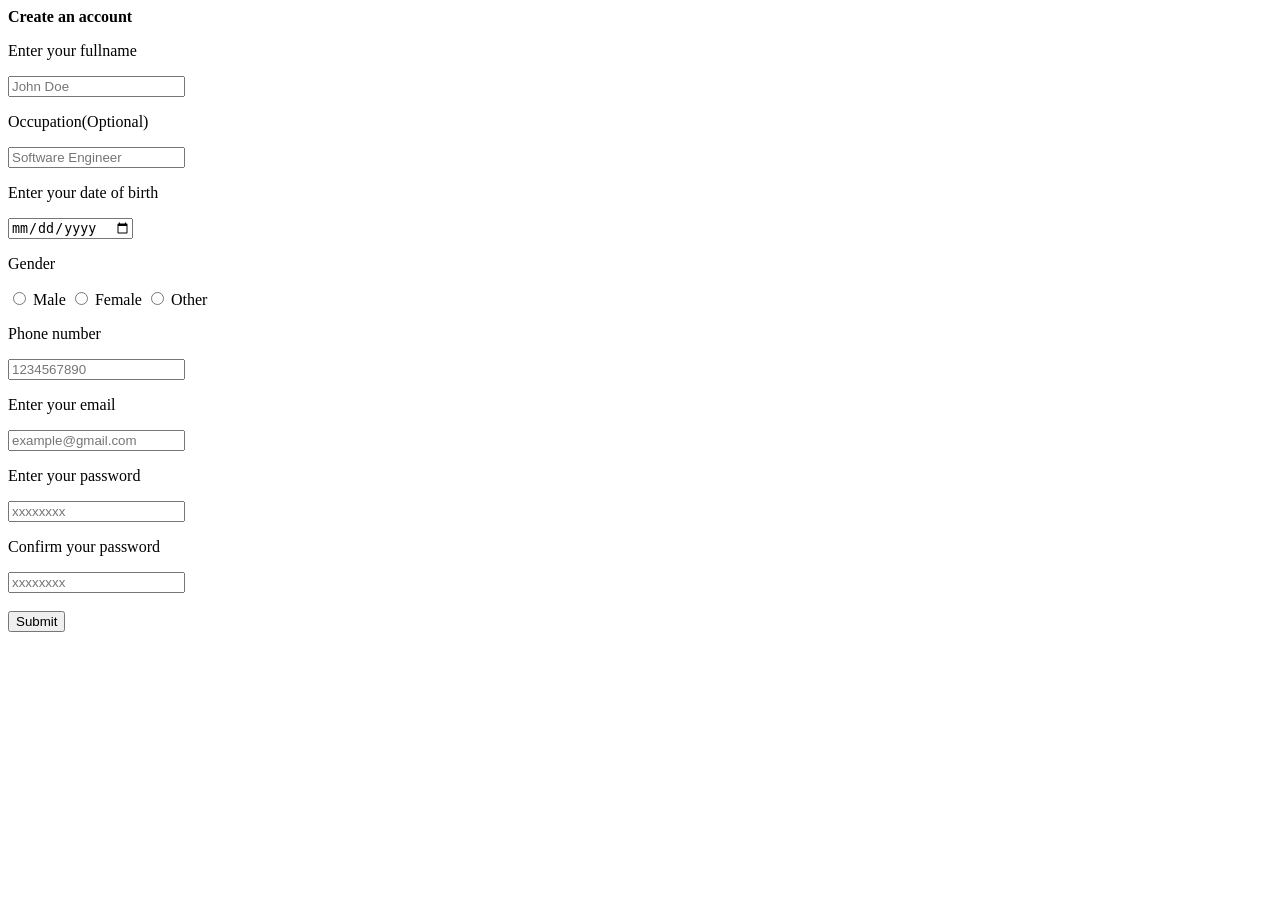
==== forms.html @ 6d82248b "Refactor forms.html for improved styling Updated HTML structure and added padding and font-family st" ====
<!DOCTYPE html>
<html lang="en">
<head>
    <meta charset="UTF-8">
    <meta name="viewport" content="width=device-width, initial-scale=1.0">
    <title>Document</title>
</head>
    <script>
        *{
            padding: 0;
            margin: 0;
        }
        body{
        background-color: rgb(240, 240, 240);
            padding: 0;
        margin: 0;
        font-family: Arial, sans-serif;
    }
    div{
        width: 400px;
        height: 600px;
        background-color: white;
        margin: auto;
        margin-top: 50px;
        padding: 20px;
        box-shadow: 0px 0px 10px gray;
    }
        input{
        width: 100%;
        height: 30px;
        margin-bottom: 10px;
    }
    button{
        width: 100%;
        height: 40px;
        background-color: blue;
        color: white;
        border: none;
    }
    </script>
<body>
    <b>Create an account</b>
     <form>
         <p>Enter your fullname</p>
           <input type="text" placeholder="John Doe">
         <p>Occupation(Optional)</p>
            <input type="text" placeholder="Software Engineer">
         <p>Enter your date of birth</p>
            <input type="date" name="dob">
            <p>Gender</p>
            <input type="radio" name="gender" value="male"> Male
            <input type="radio" name="gender" value="female"> Female
            <input type="radio" name="gender" value="other"> Other
            <p>Phone number</p>
            <input type="tel" name="phone" pattern="[0-9]{10}" placeholder="1234567890">
            <p>Enter your email</p>
            <input type="email" placeholder="example@gmail.com">
            <p>Enter your password</p>
            <input type="password" placeholder="xxxxxxxx">
            <p>Confirm your password</p>
            <input type="password" placeholder="xxxxxxxx">
         <br><br>
            <button type="submit">Submit</button>
        </form>
</body>
</html>
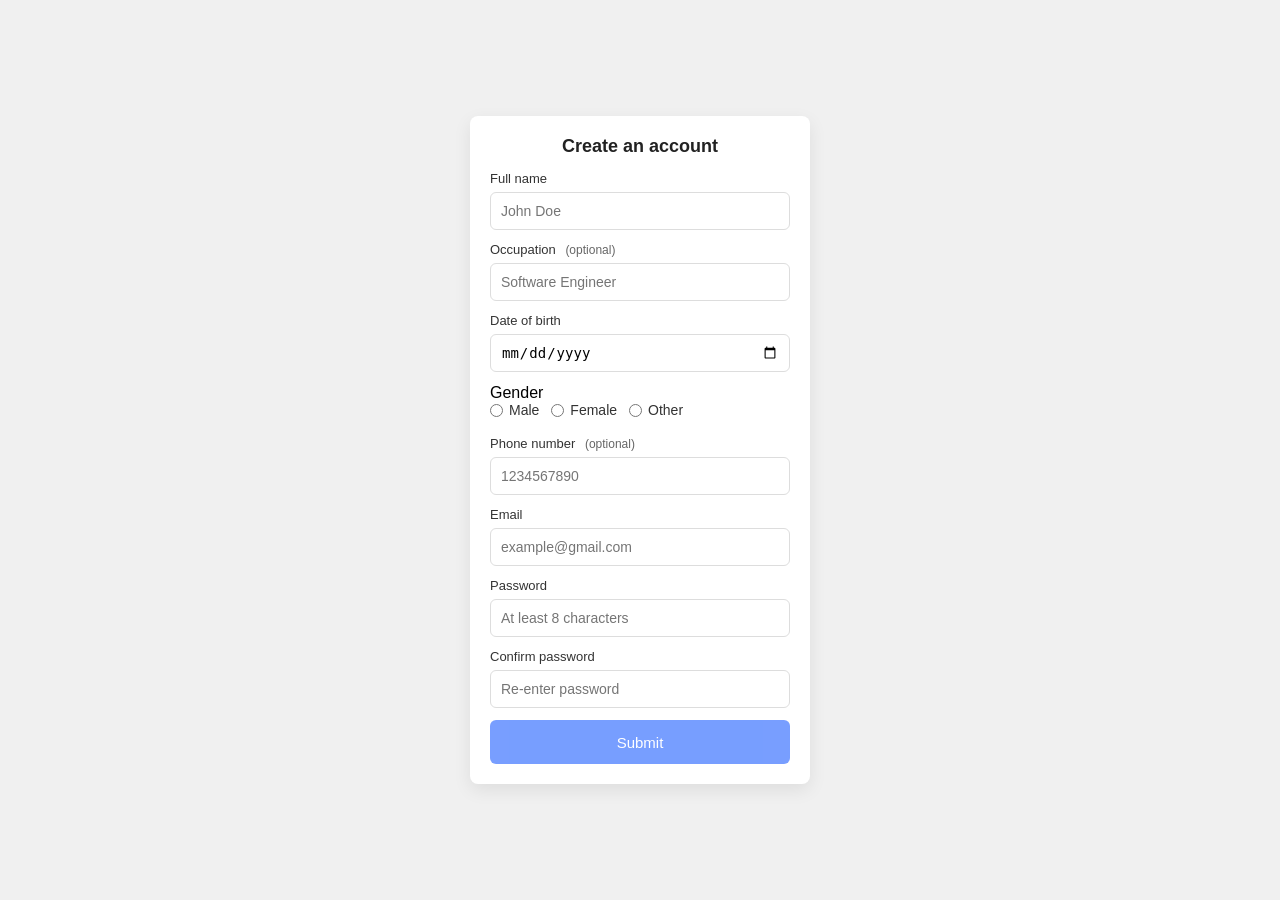
==== commit 33f01a4e: "Refactor account creation form with improved styles Updated the form structure, styles, and validati" ====
--- a/forms.html
+++ b/forms.html
@@ -1,66 +1,214 @@
 <!DOCTYPE html>
 <html lang="en">
 <head>
-    <meta charset="UTF-8">
-    <meta name="viewport" content="width=device-width, initial-scale=1.0">
-    <title>Document</title>
+  <meta charset="utf-8" />
+  <meta name="viewport" content="width=device-width, initial-scale=1" />
+  <title>Create an account</title>
+  <style>
+    * { box-sizing: border-box; padding: 0; margin: 0; }
+    html, body { height: 100%; }
+    body {
+      background-color: #f0f0f0;
+      font-family: Arial, sans-serif;
+      display: flex;
+      align-items: center;
+      justify-content: center;
+      padding: 20px;
+    }
+
+    .form-container {
+      width: 340px;
+      background: #fff;
+      padding: 20px;
+      border-radius: 8px;
+      box-shadow: 0 6px 18px rgba(0,0,0,0.08);
+    }
+
+    h1 {
+      font-size: 18px;
+      margin-bottom: 14px;
+      text-align: center;
+      color: #222;
+    }
+
+    .form-group { margin-bottom: 12px; }
+
+    label {
+      display: block;
+      font-size: 13px;
+      margin-bottom: 6px;
+      color: #333;
+    }
+
+    input[type="text"],
+    input[type="email"],
+    input[type="password"],
+    input[type="date"],
+    input[type="tel"] {
+      width: 100%;
+      height: 38px;
+      padding: 6px 10px;
+      border: 1px solid #ddd;
+      border-radius: 6px;
+      font-size: 14px;
+      background: #fff;
+    }
+
+    fieldset {
+      border: none;
+      padding: 0;
+      margin: 0 0 12px 0;
+    }
+
+    .gender-group {
+      display: flex;
+      gap: 12px;
+      align-items: center;
+      flex-wrap: wrap;
+    }
+
+    .gender-group label { display: inline-flex; align-items: center; gap: 6px; font-size: 14px; }
+
+    .helper { font-size: 12px; color: #666; margin-left: 6px; }
+
+    .error {
+      color: #b00020;
+      font-size: 13px;
+      margin-top: 6px;
+    }
+
+    button {
+      width: 100%;
+      height: 44px;
+      background-color: #1e5eff;
+      color: #fff;
+      border: none;
+      border-radius: 6px;
+      font-size: 15px;
+      cursor: pointer;
+    }
+
+    button:disabled {
+      opacity: 0.6;
+      cursor: default;
+    }
+  </style>
 </head>
-    <script>
-        *{
-            padding: 0;
-            margin: 0;
-        }
-        body{
-        background-color: rgb(240, 240, 240);
-            padding: 0;
-        margin: 0;
-        font-family: Arial, sans-serif;
-    }
-    div{
-        width: 400px;
-        height: 600px;
-        background-color: white;
-        margin: auto;
-        margin-top: 50px;
-        padding: 20px;
-        box-shadow: 0px 0px 10px gray;
-    }
-        input{
-        width: 100%;
-        height: 30px;
-        margin-bottom: 10px;
-    }
-    button{
-        width: 100%;
-        height: 40px;
-        background-color: blue;
-        color: white;
-        border: none;
-    }
-    </script>
 <body>
-    <b>Create an account</b>
-     <form>
-         <p>Enter your fullname</p>
-           <input type="text" placeholder="John Doe">
-         <p>Occupation(Optional)</p>
-            <input type="text" placeholder="Software Engineer">
-         <p>Enter your date of birth</p>
-            <input type="date" name="dob">
-            <p>Gender</p>
-            <input type="radio" name="gender" value="male"> Male
-            <input type="radio" name="gender" value="female"> Female
-            <input type="radio" name="gender" value="other"> Other
-            <p>Phone number</p>
-            <input type="tel" name="phone" pattern="[0-9]{10}" placeholder="1234567890">
-            <p>Enter your email</p>
-            <input type="email" placeholder="example@gmail.com">
-            <p>Enter your password</p>
-            <input type="password" placeholder="xxxxxxxx">
-            <p>Confirm your password</p>
-            <input type="password" placeholder="xxxxxxxx">
-         <br><br>
-            <button type="submit">Submit</button>
-        </form>
+  <div class="form-container">
+    <h1>Create an account</h1>
+
+    <form id="signup" method="post" action="">
+      <div class="form-group">
+        <label for="fullname">Full name</label>
+        <input id="fullname" name="fullname" type="text" placeholder="John Doe" required>
+      </div>
+
+      <div class="form-group">
+        <label for="occupation">Occupation <span class="helper">(optional)</span></label>
+        <input id="occupation" name="occupation" type="text" placeholder="Software Engineer">
+      </div>
+
+      <div class="form-group">
+        <label for="dob">Date of birth</label>
+        <input id="dob" name="dob" type="date" required>
+      </div>
+
+      <fieldset class="form-group" aria-labelledby="gender-legend">
+        <legend id="gender-legend">Gender</legend>
+        <div class="gender-group" role="radiogroup" aria-labelledby="gender-legend">
+          <label><input id="gender-male" type="radio" name="gender" value="male"> Male</label>
+          <label><input id="gender-female" type="radio" name="gender" value="female"> Female</label>
+          <label><input id="gender-other" type="radio" name="gender" value="other"> Other</label>
+        </div>
+      </fieldset>
+
+      <div class="form-group">
+        <label for="phone">Phone number <span class="helper">(optional)</span></label>
+        <input id="phone" name="phone" type="tel" pattern="[0-9]{10}" placeholder="1234567890" inputmode="numeric" />
+      </div>
+
+      <div class="form-group">
+        <label for="email">Email</label>
+        <input id="email" name="email" type="email" placeholder="example@gmail.com" required>
+      </div>
+
+      <div class="form-group">
+        <label for="password">Password</label>
+        <input id="password" name="password" type="password" placeholder="At least 8 characters" minlength="8" required>
+      </div>
+
+      <div class="form-group">
+        <label for="confirm">Confirm password</label>
+        <input id="confirm" name="confirm" type="password" placeholder="Re-enter password" minlength="8" required>
+        <div id="pw-error" class="error" aria-live="polite" style="display:none;"></div>
+      </div>
+
+      <button id="submitBtn" type="submit">Submit</button>
+    </form>
+  </div>
+
+  <script>
+    (function () {
+      const form = document.getElementById('signup');
+      const pw = document.getElementById('password');
+      const confirm = document.getElementById('confirm');
+      const pwError = document.getElementById('pw-error');
+      const submitBtn = document.getElementById('submitBtn');
+
+      function validatePasswords() {
+        if (!pw.value && !confirm.value) {
+          pwError.style.display = 'none';
+          pwError.textContent = '';
+          return true;
+        }
+
+        if (pw.value !== confirm.value) {
+          pwError.textContent = 'Passwords do not match.';
+          pwError.style.display = 'block';
+          return false;
+        }
+
+        if (pw.value.length < 8) {
+          pwError.textContent = 'Password must be at least 8 characters.';
+          pwError.style.display = 'block';
+          return false;
+        }
+
+        pwError.textContent = '';
+        pwError.style.display = 'none';
+        return true;
+      }
+
+      pw.addEventListener('input', validatePasswords);
+      confirm.addEventListener('input', validatePasswords);
+
+      form.addEventListener('submit', function (e) {
+        // Let browser show native validation UI for required/pattern/etc.
+        if (!form.checkValidity()) {
+          // If fields are invalid, let the browser handle reporting.
+          return;
+        }
+
+        // Run password checks (matching & length)
+        if (!validatePasswords()) {
+          e.preventDefault();
+          confirm.focus();
+          return;
+        }
+
+        // If you want to handle submission with JS (AJAX), prevent default here and send data.
+        // For demonstration we allow the normal submit to proceed.
+      });
+
+      // Optional: disable the submit button until form is valid (UX nicety)
+      function updateSubmitState() {
+        submitBtn.disabled = !form.checkValidity() || !validatePasswords();
+      }
+
+      form.addEventListener('input', updateSubmitState);
+      updateSubmitState();
+    })();
+  </script>
 </body>
 </html>
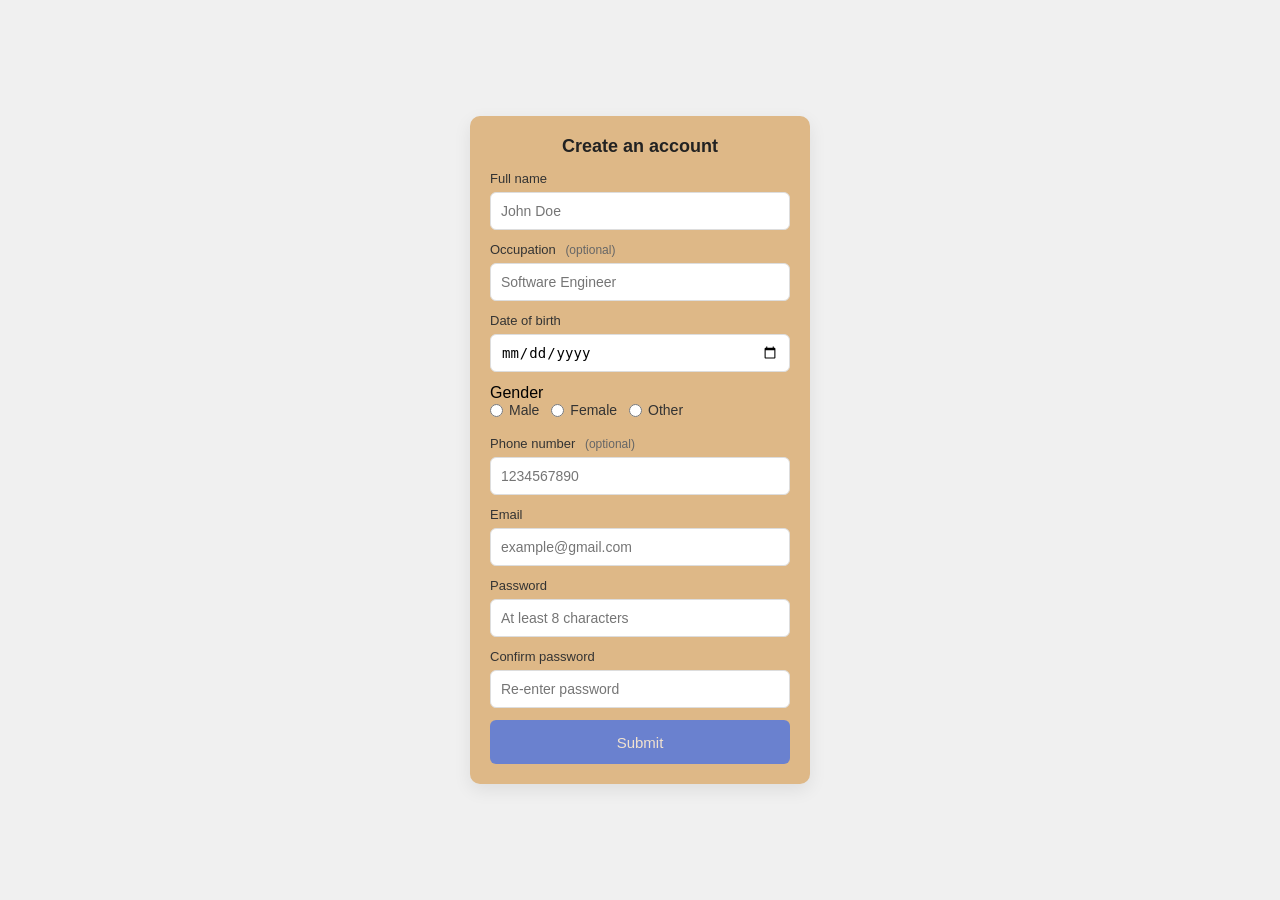
==== commit cc5d6052: "Update form container styles Changed background color of form container and adjusted border radius." ====
--- a/forms.html
+++ b/forms.html
@@ -18,9 +18,9 @@
 
     .form-container {
       width: 340px;
-      background: #fff;
+      background: burlywood;
       padding: 20px;
-      border-radius: 8px;
+      border-radius: 10px;
       box-shadow: 0 6px 18px rgba(0,0,0,0.08);
     }
 
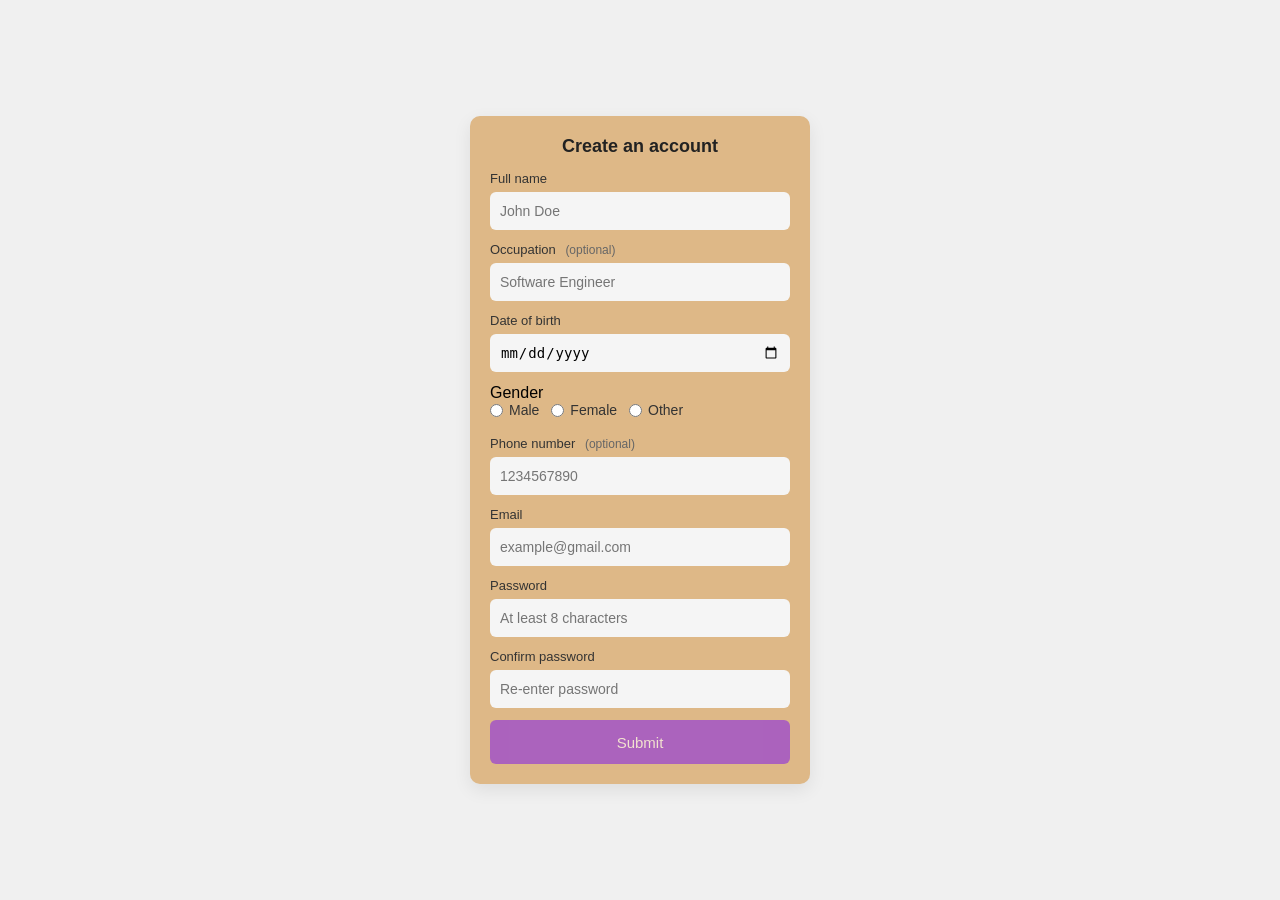
==== commit df2bef27: "Refactor form styles and validation in forms.html Updated styles and improved form validation logic." ====
--- a/forms.html
+++ b/forms.html
@@ -48,10 +48,10 @@
       width: 100%;
       height: 38px;
       padding: 6px 10px;
-      border: 1px solid #ddd;
+      border: none;
       border-radius: 6px;
       font-size: 14px;
-      background: #fff;
+      background: whitesmoke;
     }
 
     fieldset {
@@ -80,7 +80,7 @@
     button {
       width: 100%;
       height: 44px;
-      background-color: #1e5eff;
+      background-color: blueviolet;
       color: #fff;
       border: none;
       border-radius: 6px;
